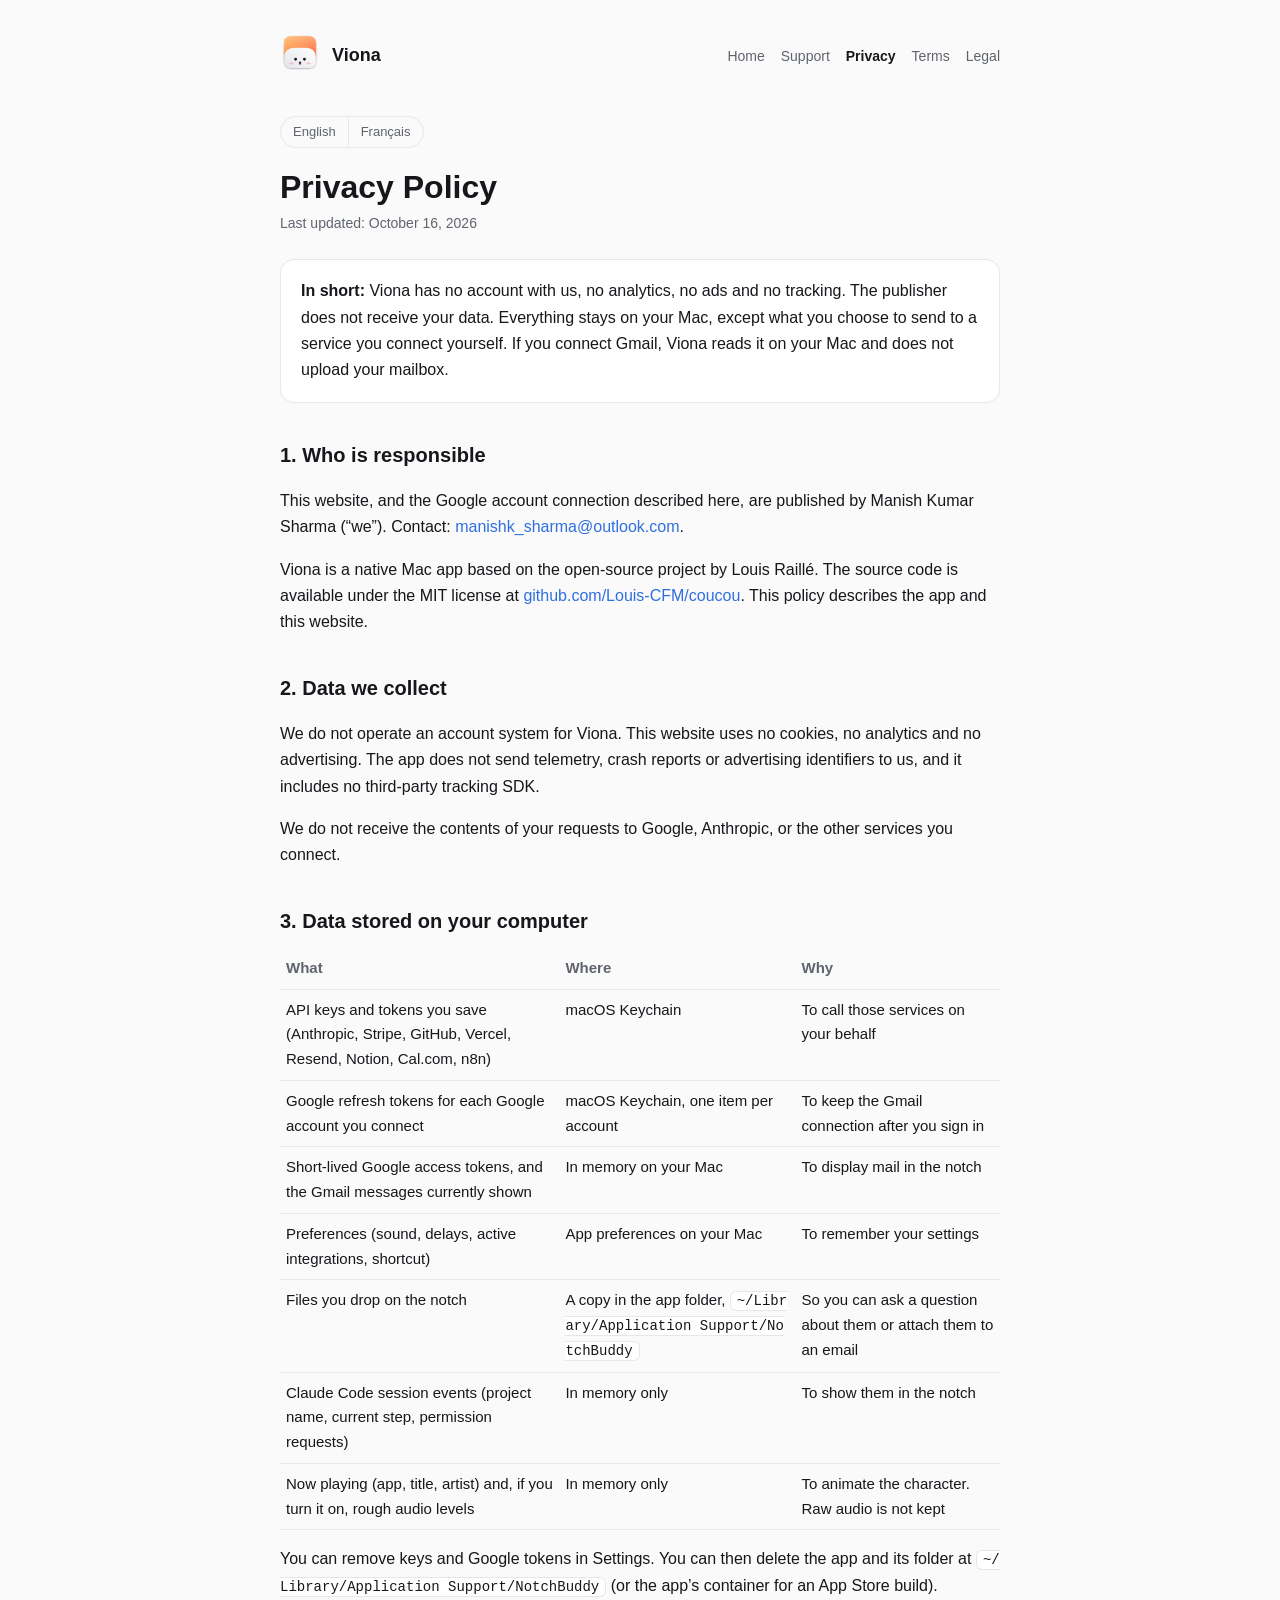
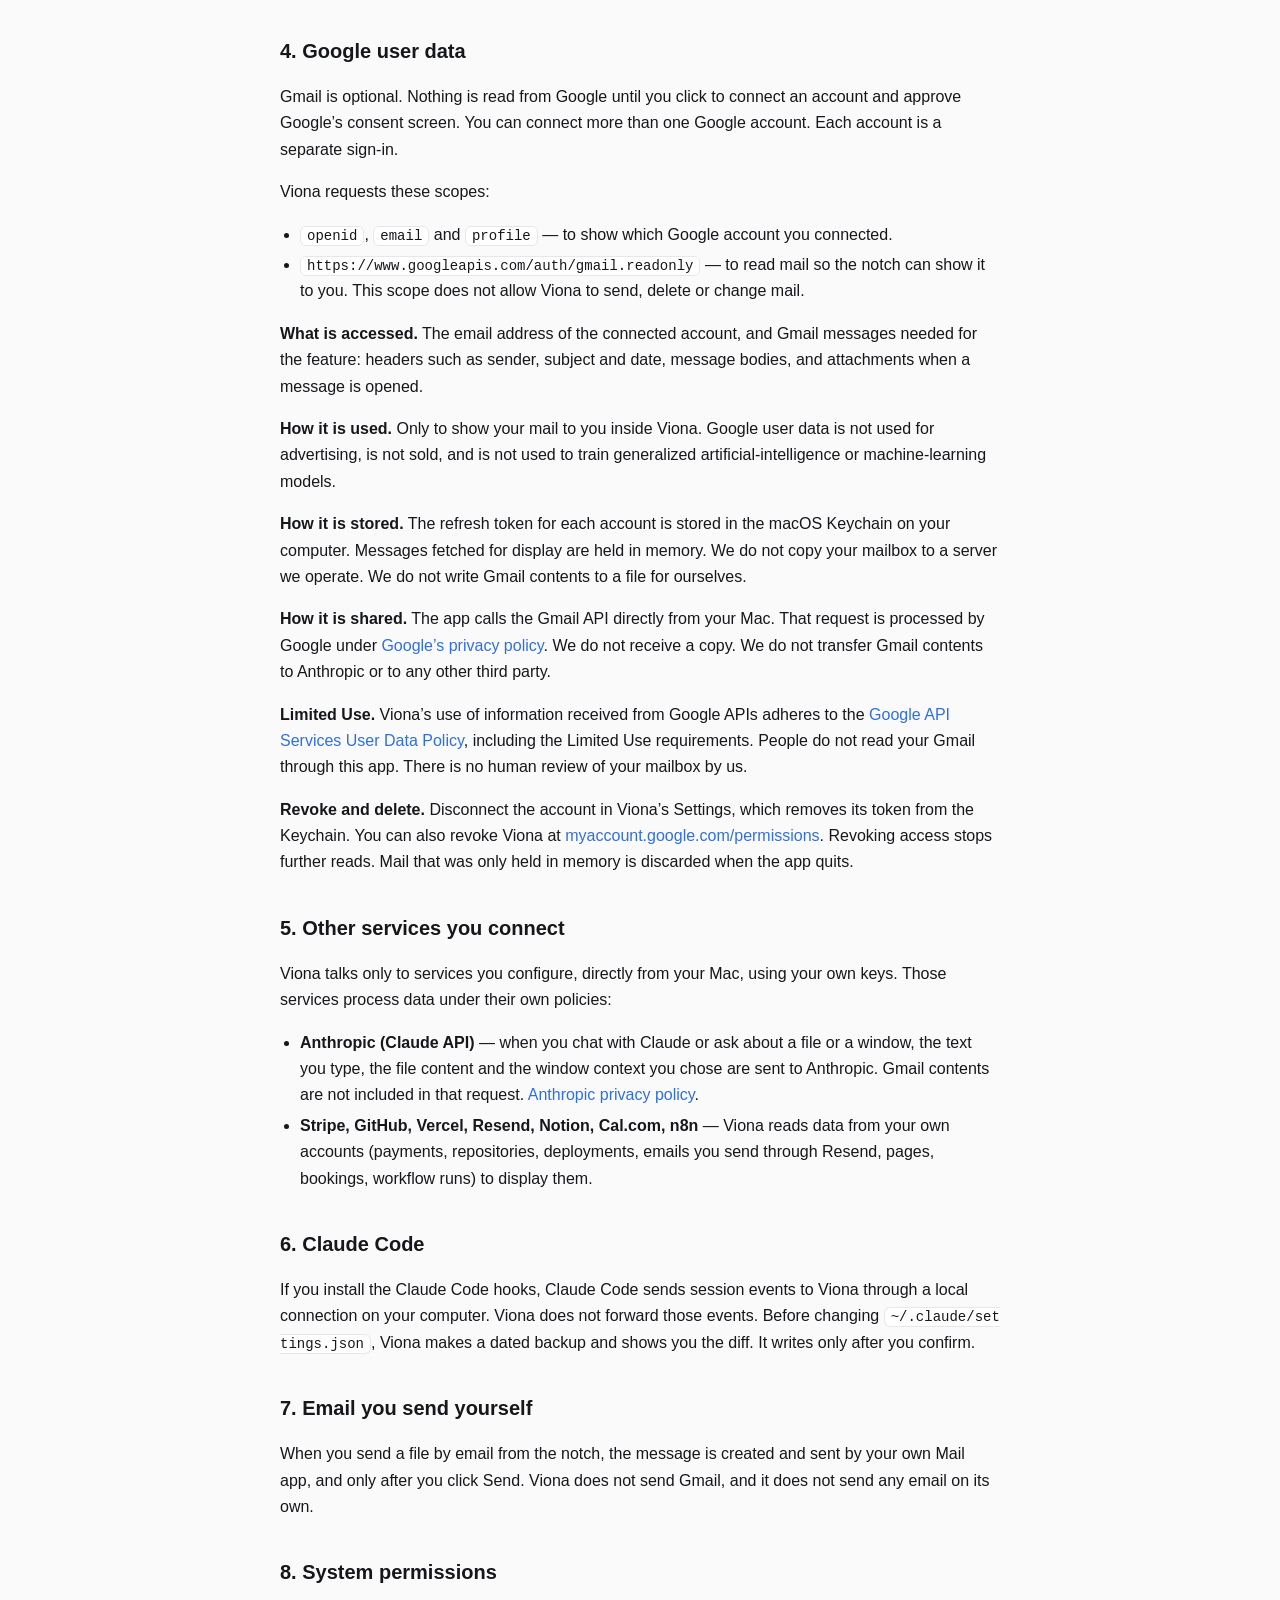
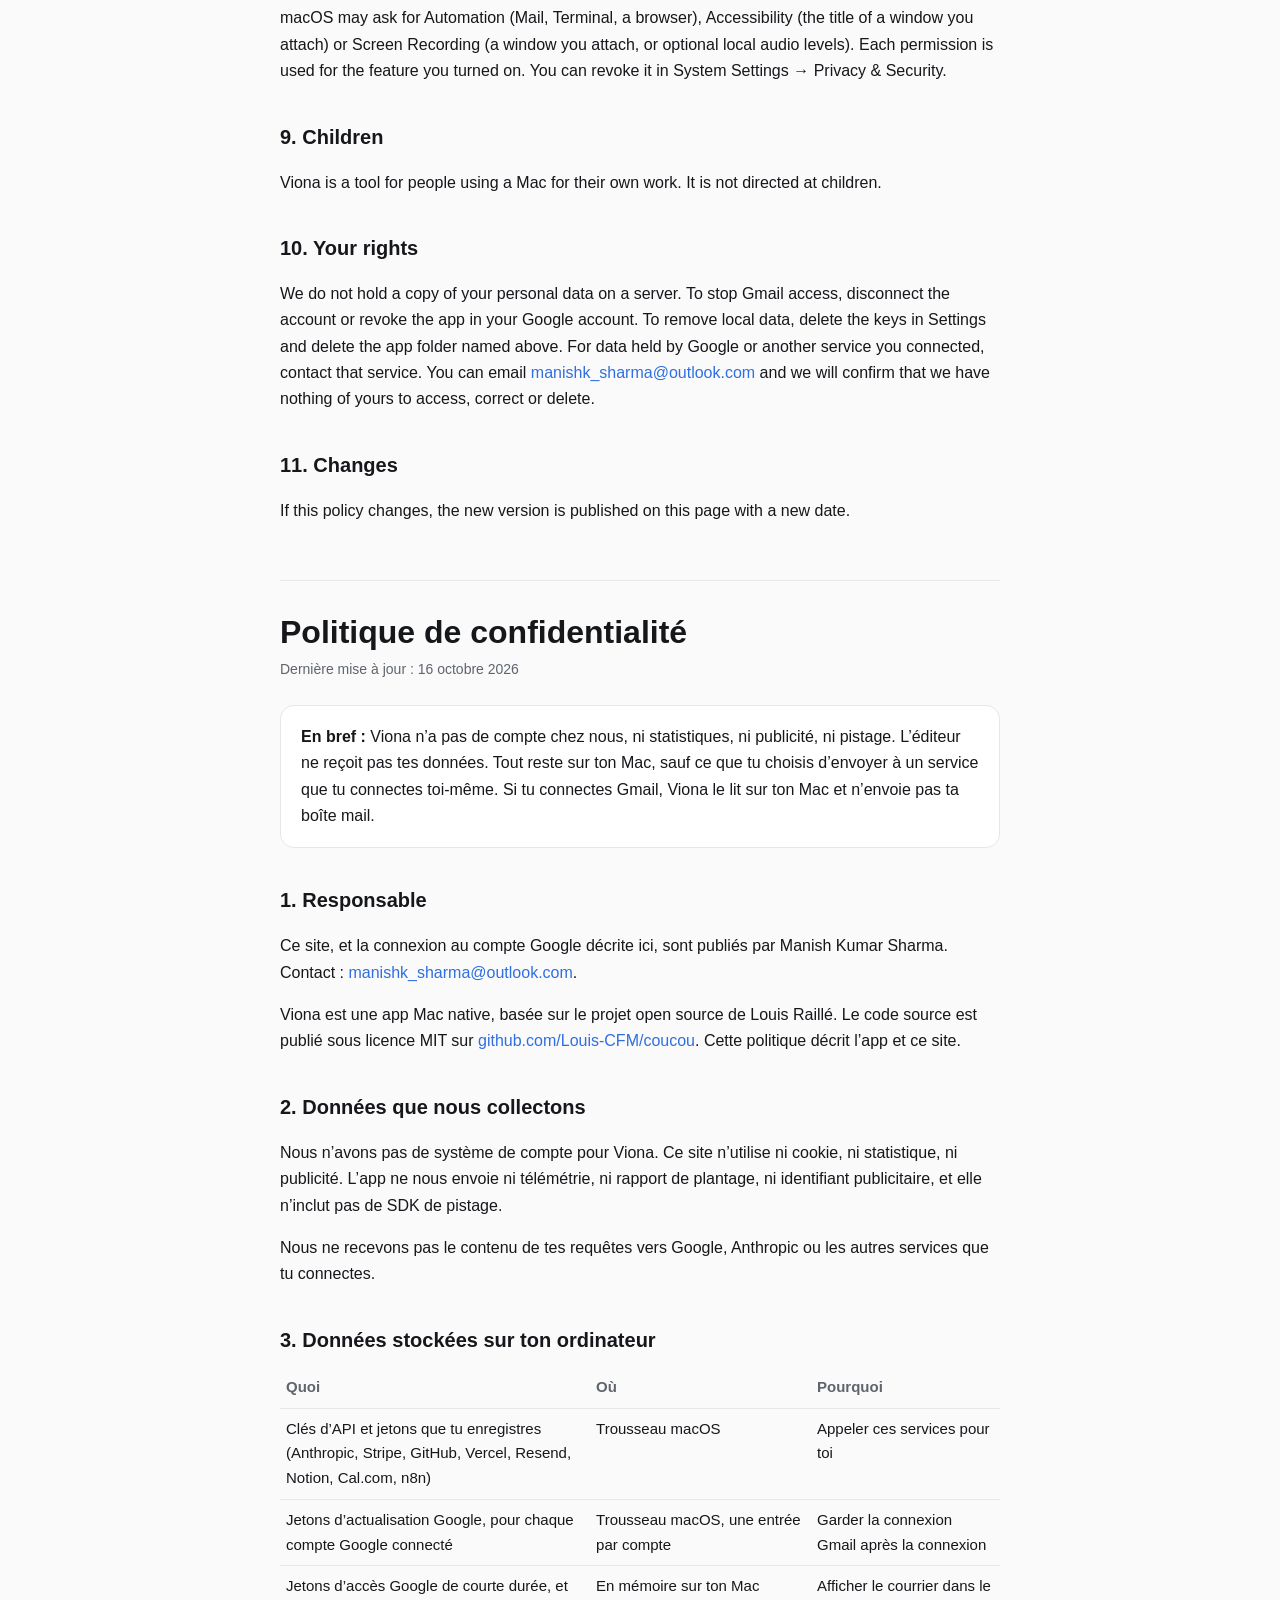
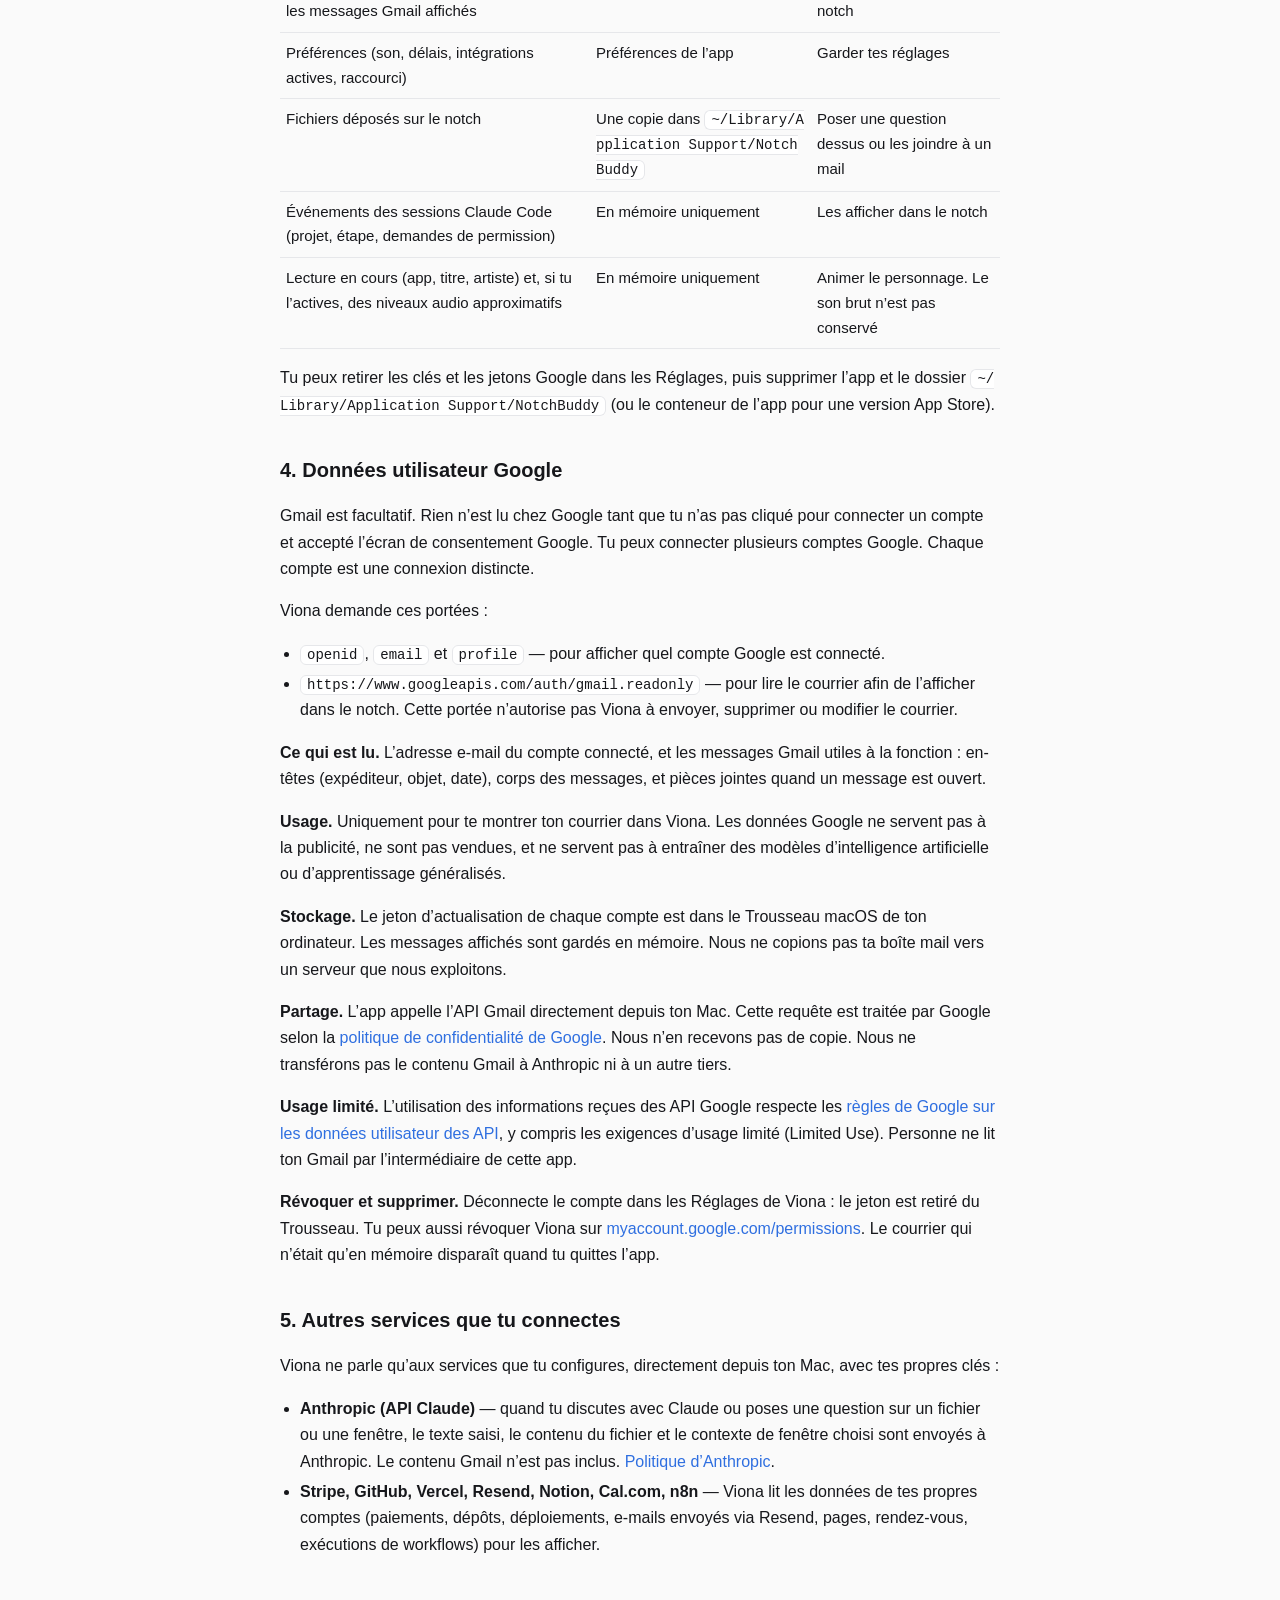
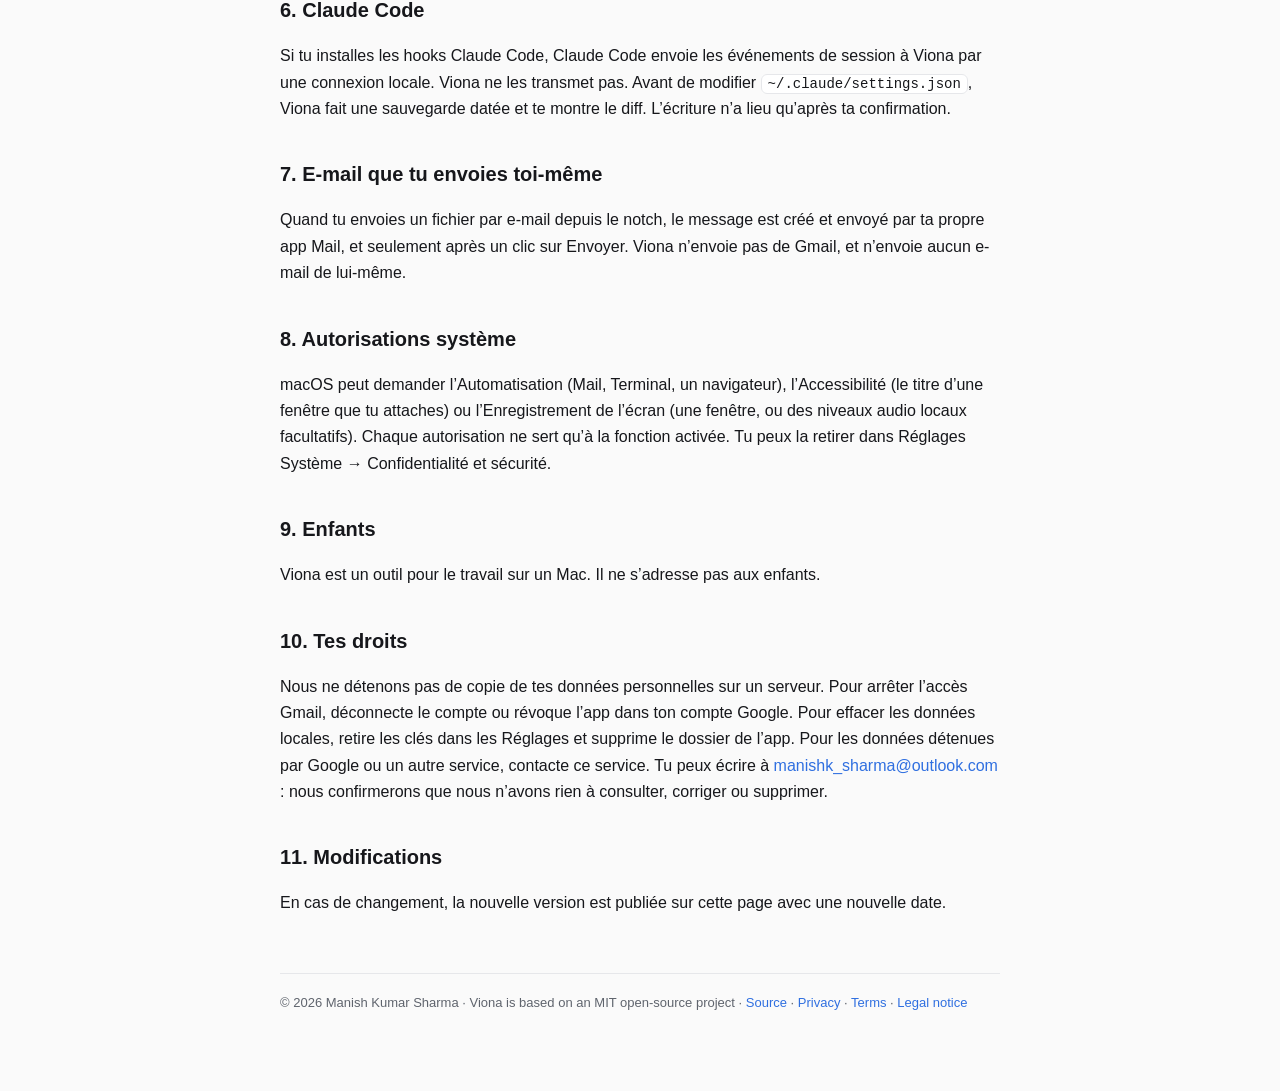
==== privacy.html @ a428ca5d "Publish the Viona homepage and privacy policy. Co-authored-by: Cursor <cursoragent@cursor.com>" ====
<!doctype html>
<html lang="en">
<head>
<meta charset="utf-8">
<meta name="viewport" content="width=device-width,initial-scale=1">
<title>Privacy Policy — Viona</title>
<meta name="description" content="How Viona handles data on your Mac, including Gmail and other Google user data. No account, no analytics, and mailbox contents stay on your computer.">
<link rel="icon" href="media/icon.png">
<link rel="stylesheet" href="site.css">
</head>
<body>
<div class="wrap">
<header>
<a href="index.html"><img src="media/icon.png" alt=""></a>
<span class="name">Viona</span>
<nav>
<a href="index.html">Home</a>
<a href="support.html">Support</a>
<a href="privacy.html" class="on">Privacy</a>
<a href="terms.html">Terms</a>
<a href="legal.html">Legal</a>
</nav>
</header>
<div class="lang"><a href="#en">English</a><a href="#fr">Français</a></div>

<section id="en">
<h1>Privacy Policy</h1>
<div class="meta">Last updated: October 16, 2026</div>
<div class="card"><b>In short:</b> Viona has no account with us, no analytics, no ads and no tracking. The publisher does not receive your data. Everything stays on your Mac, except what you choose to send to a service you connect yourself. If you connect Gmail, Viona reads it on your Mac and does not upload your mailbox.</div>

<h2>1. Who is responsible</h2>
<p>This website, and the Google account connection described here, are published by Manish Kumar Sharma (“we”). Contact: <a href="mailto:manishk_sharma@outlook.com">manishk_sharma@outlook.com</a>.</p>
<p>Viona is a native Mac app based on the open-source project by Louis Raillé. The source code is available under the MIT license at <a href="https://github.com/Louis-CFM/coucou">github.com/Louis-CFM/coucou</a>. This policy describes the app and this website.</p>

<h2>2. Data we collect</h2>
<p>We do not operate an account system for Viona. This website uses no cookies, no analytics and no advertising. The app does not send telemetry, crash reports or advertising identifiers to us, and it includes no third-party tracking SDK.</p>
<p>We do not receive the contents of your requests to Google, Anthropic, or the other services you connect.</p>

<h2>3. Data stored on your computer</h2>
<table>
<tr><th>What</th><th>Where</th><th>Why</th></tr>
<tr><td>API keys and tokens you save (Anthropic, Stripe, GitHub, Vercel, Resend, Notion, Cal.com, n8n)</td><td>macOS Keychain</td><td>To call those services on your behalf</td></tr>
<tr><td>Google refresh tokens for each Google account you connect</td><td>macOS Keychain, one item per account</td><td>To keep the Gmail connection after you sign in</td></tr>
<tr><td>Short-lived Google access tokens, and the Gmail messages currently shown</td><td>In memory on your Mac</td><td>To display mail in the notch</td></tr>
<tr><td>Preferences (sound, delays, active integrations, shortcut)</td><td>App preferences on your Mac</td><td>To remember your settings</td></tr>
<tr><td>Files you drop on the notch</td><td>A copy in the app folder, <code>~/Library/Application Support/NotchBuddy</code></td><td>So you can ask a question about them or attach them to an email</td></tr>
<tr><td>Claude Code session events (project name, current step, permission requests)</td><td>In memory only</td><td>To show them in the notch</td></tr>
<tr><td>Now playing (app, title, artist) and, if you turn it on, rough audio levels</td><td>In memory only</td><td>To animate the character. Raw audio is not kept</td></tr>
</table>
<p>You can remove keys and Google tokens in Settings. You can then delete the app and its folder at <code>~/Library/Application Support/NotchBuddy</code> (or the app’s container for an App Store build).</p>

<h2>4. Google user data</h2>
<p>Gmail is optional. Nothing is read from Google until you click to connect an account and approve Google’s consent screen. You can connect more than one Google account. Each account is a separate sign-in.</p>
<p>Viona requests these scopes:</p>
<ul>
<li><code>openid</code>, <code>email</code> and <code>profile</code> — to show which Google account you connected.</li>
<li><code>https://www.googleapis.com/auth/gmail.readonly</code> — to read mail so the notch can show it to you. This scope does not allow Viona to send, delete or change mail.</li>
</ul>
<p><b>What is accessed.</b> The email address of the connected account, and Gmail messages needed for the feature: headers such as sender, subject and date, message bodies, and attachments when a message is opened.</p>
<p><b>How it is used.</b> Only to show your mail to you inside Viona. Google user data is not used for advertising, is not sold, and is not used to train generalized artificial-intelligence or machine-learning models.</p>
<p><b>How it is stored.</b> The refresh token for each account is stored in the macOS Keychain on your computer. Messages fetched for display are held in memory. We do not copy your mailbox to a server we operate. We do not write Gmail contents to a file for ourselves.</p>
<p><b>How it is shared.</b> The app calls the Gmail API directly from your Mac. That request is processed by Google under <a href="https://policies.google.com/privacy">Google’s privacy policy</a>. We do not receive a copy. We do not transfer Gmail contents to Anthropic or to any other third party.</p>
<p><b>Limited Use.</b> Viona’s use of information received from Google APIs adheres to the <a href="https://developers.google.com/terms/api-services-user-data-policy">Google API Services User Data Policy</a>, including the Limited Use requirements. People do not read your Gmail through this app. There is no human review of your mailbox by us.</p>
<p><b>Revoke and delete.</b> Disconnect the account in Viona’s Settings, which removes its token from the Keychain. You can also revoke Viona at <a href="https://myaccount.google.com/permissions">myaccount.google.com/permissions</a>. Revoking access stops further reads. Mail that was only held in memory is discarded when the app quits.</p>

<h2>5. Other services you connect</h2>
<p>Viona talks only to services you configure, directly from your Mac, using your own keys. Those services process data under their own policies:</p>
<ul>
<li><b>Anthropic (Claude API)</b> — when you chat with Claude or ask about a file or a window, the text you type, the file content and the window context you chose are sent to Anthropic. Gmail contents are not included in that request. <a href="https://www.anthropic.com/legal/privacy">Anthropic privacy policy</a>.</li>
<li><b>Stripe, GitHub, Vercel, Resend, Notion, Cal.com, n8n</b> — Viona reads data from your own accounts (payments, repositories, deployments, emails you send through Resend, pages, bookings, workflow runs) to display them.</li>
</ul>

<h2>6. Claude Code</h2>
<p>If you install the Claude Code hooks, Claude Code sends session events to Viona through a local connection on your computer. Viona does not forward those events. Before changing <code>~/.claude/settings.json</code>, Viona makes a dated backup and shows you the diff. It writes only after you confirm.</p>

<h2>7. Email you send yourself</h2>
<p>When you send a file by email from the notch, the message is created and sent by your own Mail app, and only after you click Send. Viona does not send Gmail, and it does not send any email on its own.</p>

<h2>8. System permissions</h2>
<p>macOS may ask for Automation (Mail, Terminal, a browser), Accessibility (the title of a window you attach) or Screen Recording (a window you attach, or optional local audio levels). Each permission is used for the feature you turned on. You can revoke it in System Settings → Privacy &amp; Security.</p>

<h2>9. Children</h2>
<p>Viona is a tool for people using a Mac for their own work. It is not directed at children.</p>

<h2>10. Your rights</h2>
<p>We do not hold a copy of your personal data on a server. To stop Gmail access, disconnect the account or revoke the app in your Google account. To remove local data, delete the keys in Settings and delete the app folder named above. For data held by Google or another service you connected, contact that service. You can email <a href="mailto:manishk_sharma@outlook.com">manishk_sharma@outlook.com</a> and we will confirm that we have nothing of yours to access, correct or delete.</p>

<h2>11. Changes</h2>
<p>If this policy changes, the new version is published on this page with a new date.</p>
</section>

<hr>

<section id="fr" lang="fr">
<h1>Politique de confidentialité</h1>
<div class="meta">Dernière mise à jour : 16 octobre 2026</div>
<div class="card"><b>En bref :</b> Viona n’a pas de compte chez nous, ni statistiques, ni publicité, ni pistage. L’éditeur ne reçoit pas tes données. Tout reste sur ton Mac, sauf ce que tu choisis d’envoyer à un service que tu connectes toi-même. Si tu connectes Gmail, Viona le lit sur ton Mac et n’envoie pas ta boîte mail.</div>

<h2>1. Responsable</h2>
<p>Ce site, et la connexion au compte Google décrite ici, sont publiés par Manish Kumar Sharma. Contact : <a href="mailto:manishk_sharma@outlook.com">manishk_sharma@outlook.com</a>.</p>
<p>Viona est une app Mac native, basée sur le projet open source de Louis Raillé. Le code source est publié sous licence MIT sur <a href="https://github.com/Louis-CFM/coucou">github.com/Louis-CFM/coucou</a>. Cette politique décrit l’app et ce site.</p>

<h2>2. Données que nous collectons</h2>
<p>Nous n’avons pas de système de compte pour Viona. Ce site n’utilise ni cookie, ni statistique, ni publicité. L’app ne nous envoie ni télémétrie, ni rapport de plantage, ni identifiant publicitaire, et elle n’inclut pas de SDK de pistage.</p>
<p>Nous ne recevons pas le contenu de tes requêtes vers Google, Anthropic ou les autres services que tu connectes.</p>

<h2>3. Données stockées sur ton ordinateur</h2>
<table>
<tr><th>Quoi</th><th>Où</th><th>Pourquoi</th></tr>
<tr><td>Clés d’API et jetons que tu enregistres (Anthropic, Stripe, GitHub, Vercel, Resend, Notion, Cal.com, n8n)</td><td>Trousseau macOS</td><td>Appeler ces services pour toi</td></tr>
<tr><td>Jetons d’actualisation Google, pour chaque compte Google connecté</td><td>Trousseau macOS, une entrée par compte</td><td>Garder la connexion Gmail après la connexion</td></tr>
<tr><td>Jetons d’accès Google de courte durée, et les messages Gmail affichés</td><td>En mémoire sur ton Mac</td><td>Afficher le courrier dans le notch</td></tr>
<tr><td>Préférences (son, délais, intégrations actives, raccourci)</td><td>Préférences de l’app</td><td>Garder tes réglages</td></tr>
<tr><td>Fichiers déposés sur le notch</td><td>Une copie dans <code>~/Library/Application Support/NotchBuddy</code></td><td>Poser une question dessus ou les joindre à un mail</td></tr>
<tr><td>Événements des sessions Claude Code (projet, étape, demandes de permission)</td><td>En mémoire uniquement</td><td>Les afficher dans le notch</td></tr>
<tr><td>Lecture en cours (app, titre, artiste) et, si tu l’actives, des niveaux audio approximatifs</td><td>En mémoire uniquement</td><td>Animer le personnage. Le son brut n’est pas conservé</td></tr>
</table>
<p>Tu peux retirer les clés et les jetons Google dans les Réglages, puis supprimer l’app et le dossier <code>~/Library/Application Support/NotchBuddy</code> (ou le conteneur de l’app pour une version App Store).</p>

<h2>4. Données utilisateur Google</h2>
<p>Gmail est facultatif. Rien n’est lu chez Google tant que tu n’as pas cliqué pour connecter un compte et accepté l’écran de consentement Google. Tu peux connecter plusieurs comptes Google. Chaque compte est une connexion distincte.</p>
<p>Viona demande ces portées :</p>
<ul>
<li><code>openid</code>, <code>email</code> et <code>profile</code> — pour afficher quel compte Google est connecté.</li>
<li><code>https://www.googleapis.com/auth/gmail.readonly</code> — pour lire le courrier afin de l’afficher dans le notch. Cette portée n’autorise pas Viona à envoyer, supprimer ou modifier le courrier.</li>
</ul>
<p><b>Ce qui est lu.</b> L’adresse e-mail du compte connecté, et les messages Gmail utiles à la fonction : en-têtes (expéditeur, objet, date), corps des messages, et pièces jointes quand un message est ouvert.</p>
<p><b>Usage.</b> Uniquement pour te montrer ton courrier dans Viona. Les données Google ne servent pas à la publicité, ne sont pas vendues, et ne servent pas à entraîner des modèles d’intelligence artificielle ou d’apprentissage généralisés.</p>
<p><b>Stockage.</b> Le jeton d’actualisation de chaque compte est dans le Trousseau macOS de ton ordinateur. Les messages affichés sont gardés en mémoire. Nous ne copions pas ta boîte mail vers un serveur que nous exploitons.</p>
<p><b>Partage.</b> L’app appelle l’API Gmail directement depuis ton Mac. Cette requête est traitée par Google selon la <a href="https://policies.google.com/privacy">politique de confidentialité de Google</a>. Nous n’en recevons pas de copie. Nous ne transférons pas le contenu Gmail à Anthropic ni à un autre tiers.</p>
<p><b>Usage limité.</b> L’utilisation des informations reçues des API Google respecte les <a href="https://developers.google.com/terms/api-services-user-data-policy">règles de Google sur les données utilisateur des API</a>, y compris les exigences d’usage limité (Limited Use). Personne ne lit ton Gmail par l’intermédiaire de cette app.</p>
<p><b>Révoquer et supprimer.</b> Déconnecte le compte dans les Réglages de Viona : le jeton est retiré du Trousseau. Tu peux aussi révoquer Viona sur <a href="https://myaccount.google.com/permissions">myaccount.google.com/permissions</a>. Le courrier qui n’était qu’en mémoire disparaît quand tu quittes l’app.</p>

<h2>5. Autres services que tu connectes</h2>
<p>Viona ne parle qu’aux services que tu configures, directement depuis ton Mac, avec tes propres clés :</p>
<ul>
<li><b>Anthropic (API Claude)</b> — quand tu discutes avec Claude ou poses une question sur un fichier ou une fenêtre, le texte saisi, le contenu du fichier et le contexte de fenêtre choisi sont envoyés à Anthropic. Le contenu Gmail n’est pas inclus. <a href="https://www.anthropic.com/legal/privacy">Politique d’Anthropic</a>.</li>
<li><b>Stripe, GitHub, Vercel, Resend, Notion, Cal.com, n8n</b> — Viona lit les données de tes propres comptes (paiements, dépôts, déploiements, e-mails envoyés via Resend, pages, rendez-vous, exécutions de workflows) pour les afficher.</li>
</ul>

<h2>6. Claude Code</h2>
<p>Si tu installes les hooks Claude Code, Claude Code envoie les événements de session à Viona par une connexion locale. Viona ne les transmet pas. Avant de modifier <code>~/.claude/settings.json</code>, Viona fait une sauvegarde datée et te montre le diff. L’écriture n’a lieu qu’après ta confirmation.</p>

<h2>7. E-mail que tu envoies toi-même</h2>
<p>Quand tu envoies un fichier par e-mail depuis le notch, le message est créé et envoyé par ta propre app Mail, et seulement après un clic sur Envoyer. Viona n’envoie pas de Gmail, et n’envoie aucun e-mail de lui-même.</p>

<h2>8. Autorisations système</h2>
<p>macOS peut demander l’Automatisation (Mail, Terminal, un navigateur), l’Accessibilité (le titre d’une fenêtre que tu attaches) ou l’Enregistrement de l’écran (une fenêtre, ou des niveaux audio locaux facultatifs). Chaque autorisation ne sert qu’à la fonction activée. Tu peux la retirer dans Réglages Système → Confidentialité et sécurité.</p>

<h2>9. Enfants</h2>
<p>Viona est un outil pour le travail sur un Mac. Il ne s’adresse pas aux enfants.</p>

<h2>10. Tes droits</h2>
<p>Nous ne détenons pas de copie de tes données personnelles sur un serveur. Pour arrêter l’accès Gmail, déconnecte le compte ou révoque l’app dans ton compte Google. Pour effacer les données locales, retire les clés dans les Réglages et supprime le dossier de l’app. Pour les données détenues par Google ou un autre service, contacte ce service. Tu peux écrire à <a href="mailto:manishk_sharma@outlook.com">manishk_sharma@outlook.com</a> : nous confirmerons que nous n’avons rien à consulter, corriger ou supprimer.</p>

<h2>11. Modifications</h2>
<p>En cas de changement, la nouvelle version est publiée sur cette page avec une nouvelle date.</p>
</section>

<footer>© 2026 Manish Kumar Sharma · Viona is based on an MIT open-source project · <a href="https://github.com/Louis-CFM/coucou">Source</a> · <a href="privacy.html">Privacy</a> · <a href="terms.html">Terms</a> · <a href="legal.html">Legal notice</a></footer>
</div>
</body>
</html>
---- site.css ----
:root{--bg:#0e0f12;--card:#16171b;--ink:#f3f4f6;--dim:#a1a6b0;--line:#26282e;--accent:#8ab4ff}
@media (prefers-color-scheme: light){:root{--bg:#fafafa;--card:#fff;--ink:#16171b;--dim:#5f646d;--line:#e6e7ea;--accent:#2f6fe0}}
*{box-sizing:border-box}html{-webkit-text-size-adjust:100%}
body{margin:0;background:var(--bg);color:var(--ink);font:16px/1.65 -apple-system,BlinkMacSystemFont,"SF Pro Text","Inter","Segoe UI",sans-serif}
a{color:var(--accent);text-decoration:none}a:hover{text-decoration:underline}
.wrap{max-width:760px;margin:0 auto;padding:32px 20px 80px}
header{display:flex;align-items:center;gap:12px;margin-bottom:36px;flex-wrap:wrap}
header img{width:40px;height:40px;border-radius:10px}
header .name{font-weight:700;font-size:18px}
nav{margin-left:auto;display:flex;gap:16px;flex-wrap:wrap;font-size:14px}
nav a{color:var(--dim)}nav a.on{color:var(--ink);font-weight:600}
h1{font-size:32px;line-height:1.2;margin:0 0 6px}
h2{font-size:20px;margin:36px 0 8px}
h3{font-size:16px;margin:22px 0 4px}
.meta{color:var(--dim);font-size:14px;margin-bottom:24px}
.lang{display:inline-flex;border:1px solid var(--line);border-radius:999px;overflow:hidden;font-size:13px;margin-bottom:20px}
.lang a{padding:4px 12px;color:var(--dim)}.lang a:first-child{border-right:1px solid var(--line)}
.card{background:var(--card);border:1px solid var(--line);border-radius:14px;padding:18px 20px;margin:16px 0}
ul{padding-left:20px}li{margin:4px 0}
table{width:100%;border-collapse:collapse;font-size:15px;margin:10px 0}
td,th{border-bottom:1px solid var(--line);padding:8px 6px;text-align:left;vertical-align:top}
th{color:var(--dim);font-weight:600}
code{background:var(--card);border:1px solid var(--line);border-radius:6px;padding:1px 6px;font-size:14px;word-break:break-all}
hr{border:0;border-top:1px solid var(--line);margin:56px 0 32px}
footer{color:var(--dim);font-size:13px;margin-top:56px;border-top:1px solid var(--line);padding-top:18px}
.hero{text-align:center;margin:10px 0 30px}.hero img.demo{width:100%;border-radius:14px;border:1px solid var(--line);margin-top:22px}
.lede{font-size:18px;line-height:1.55;color:var(--dim);max-width:38rem;margin:0 auto 22px}
.eyebrow{letter-spacing:.06em;text-transform:uppercase;font-size:12px;font-weight:650;color:var(--accent);margin:0 0 10px}
.grid{display:grid;grid-template-columns:1fr 1fr;gap:12px;margin:14px 0 8px}
.grid .card{margin:0}
.grid h3{margin:0 0 6px;font-size:16px}
.grid p,.note{margin:0;color:var(--dim);font-size:15px}
.shots{display:grid;grid-template-columns:1fr 1fr 1fr;gap:10px;margin-top:18px}
.shots img{width:100%;border-radius:12px;border:1px solid var(--line);background:var(--card)}
.btn{display:inline-block;background:var(--ink);color:var(--bg);padding:10px 18px;border-radius:999px;font-weight:600;margin:6px}
.btn.ghost{background:transparent;color:var(--ink);border:1px solid var(--line)}
@media (max-width:560px){h1{font-size:26px}nav{margin-left:0;width:100%}.grid,.shots{grid-template-columns:1fr}}
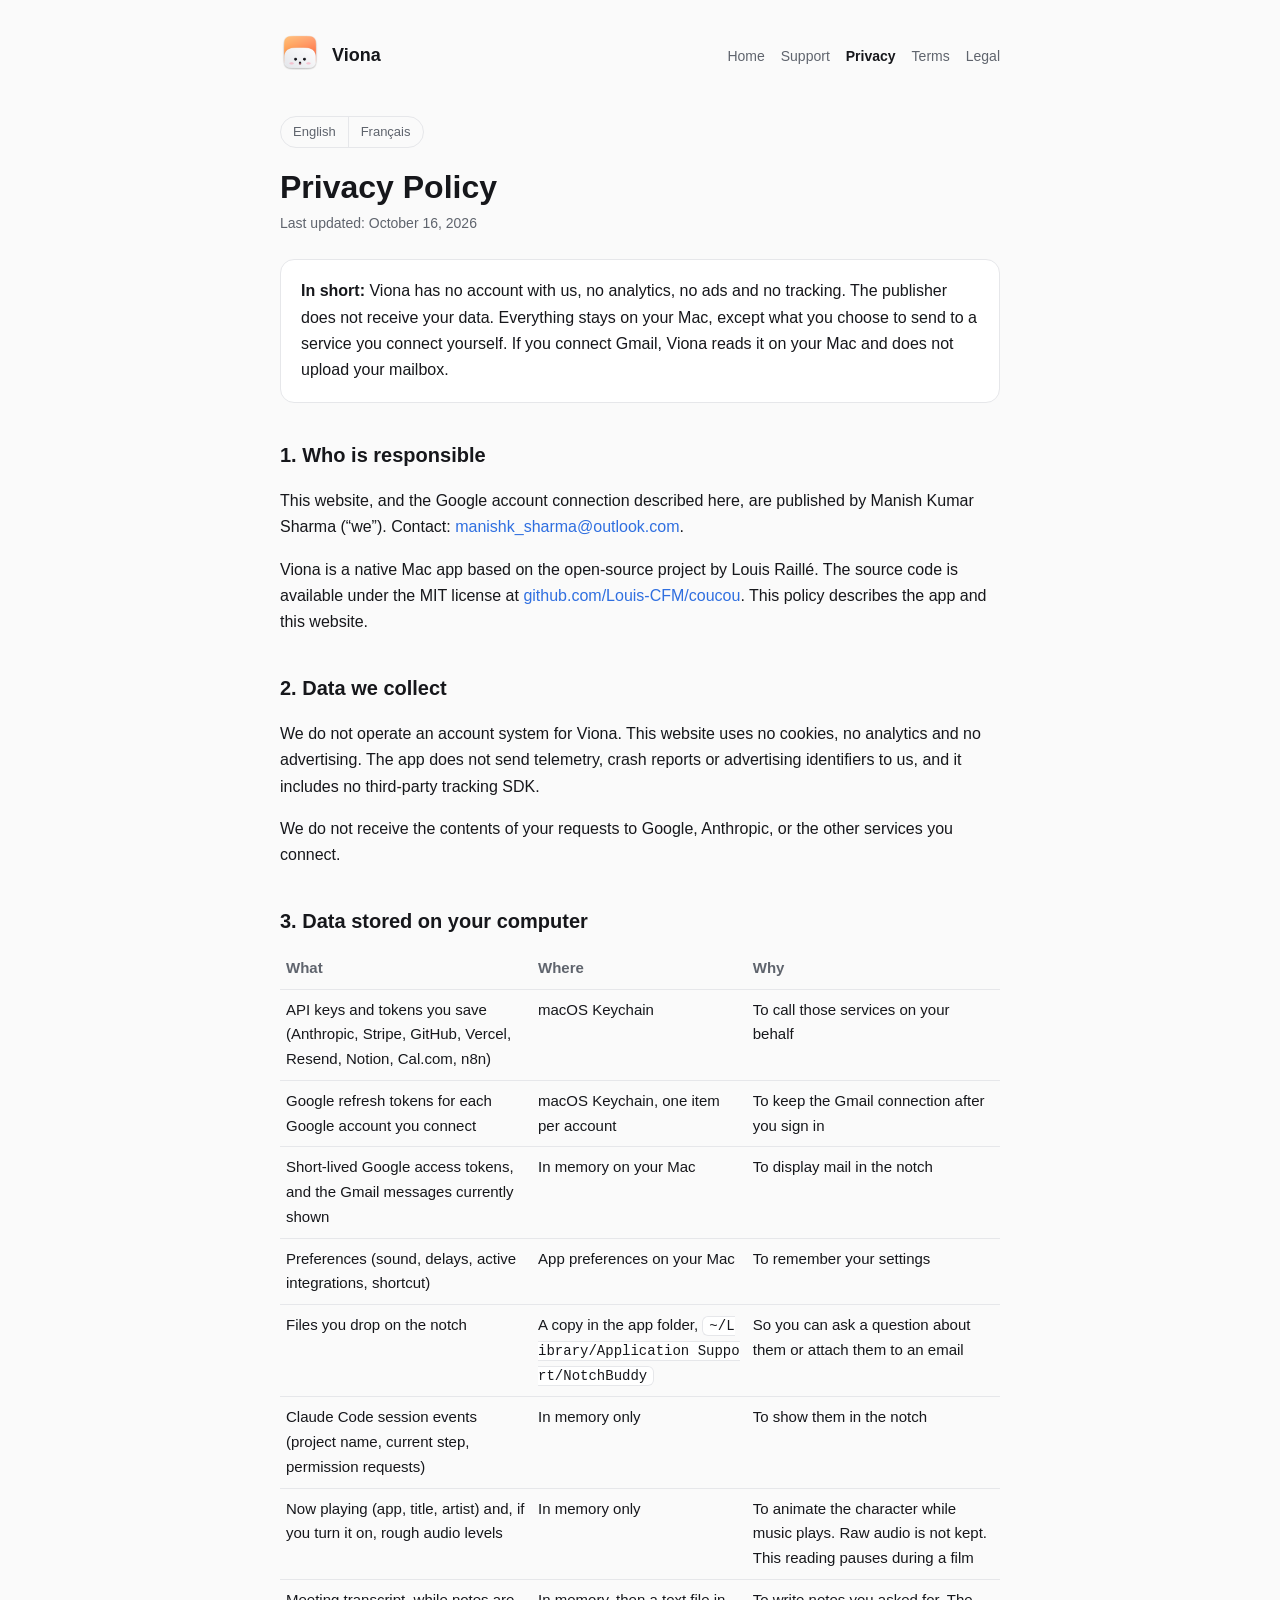
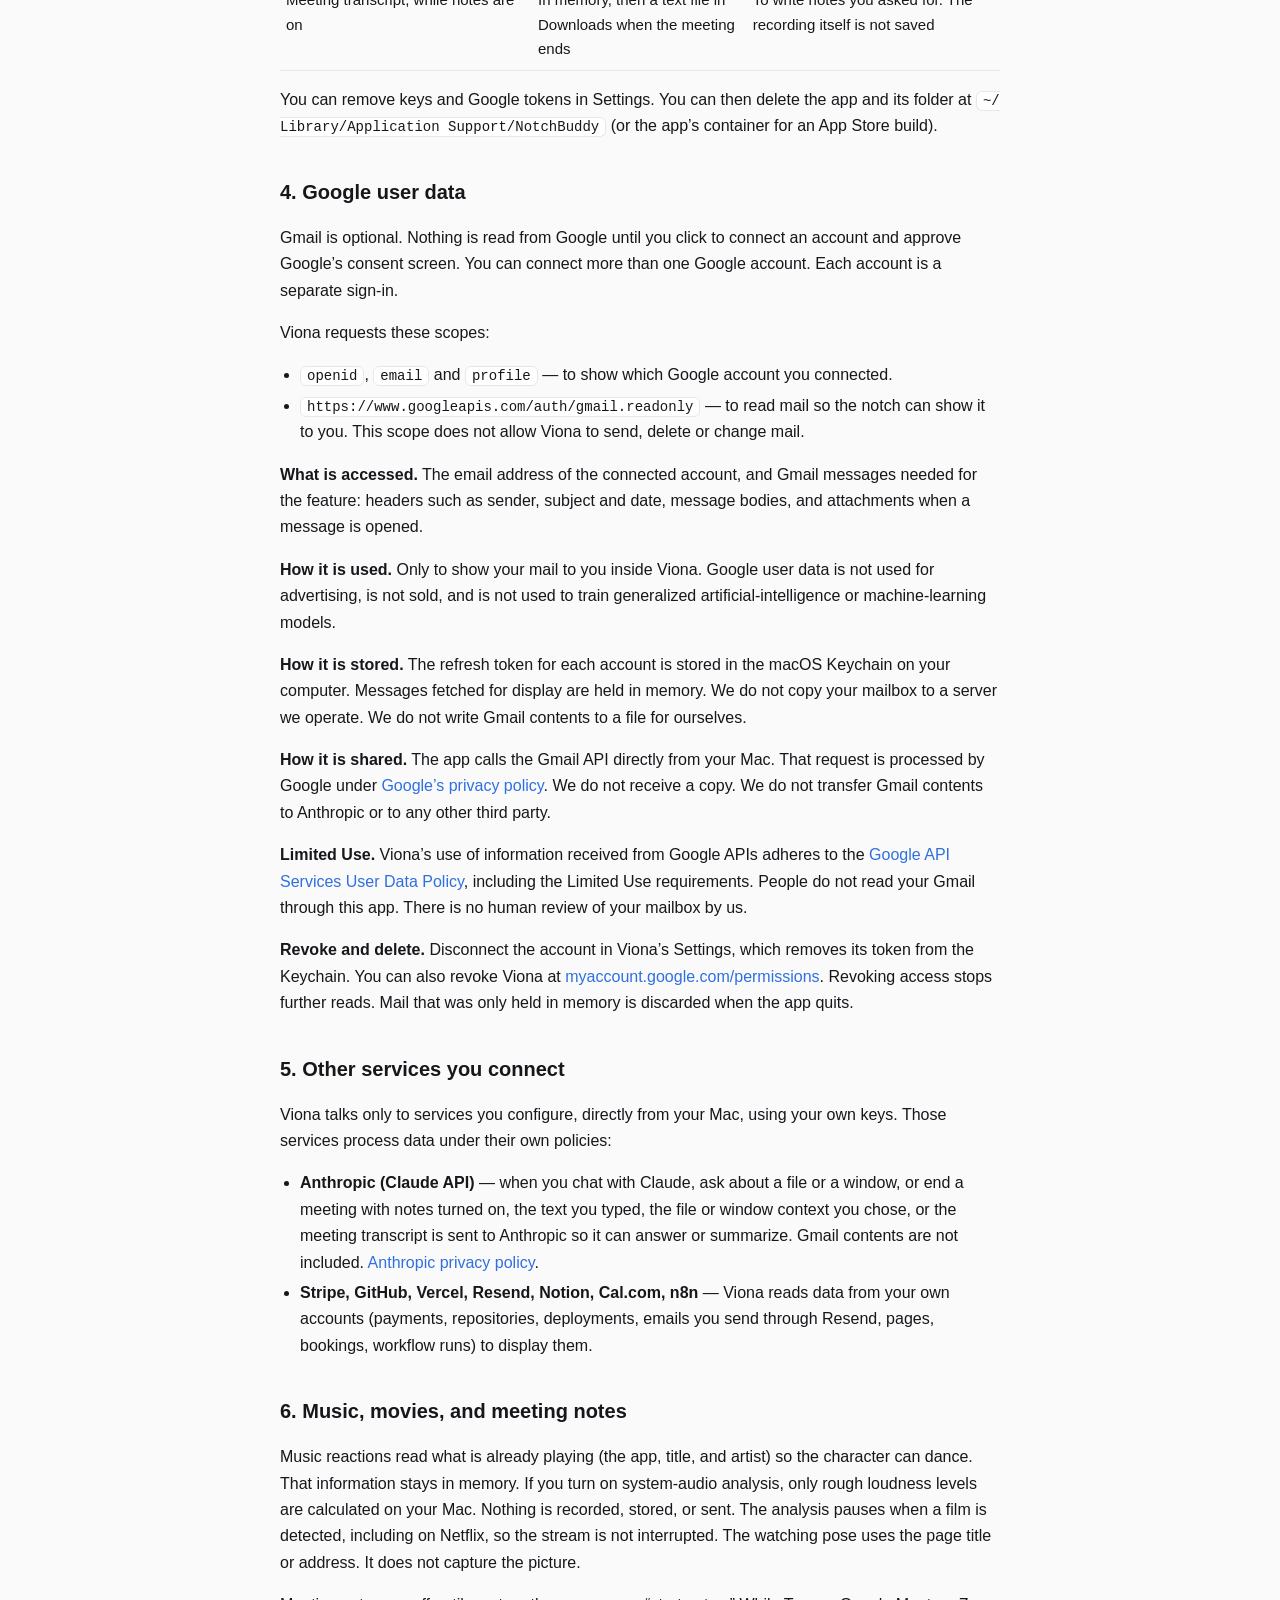
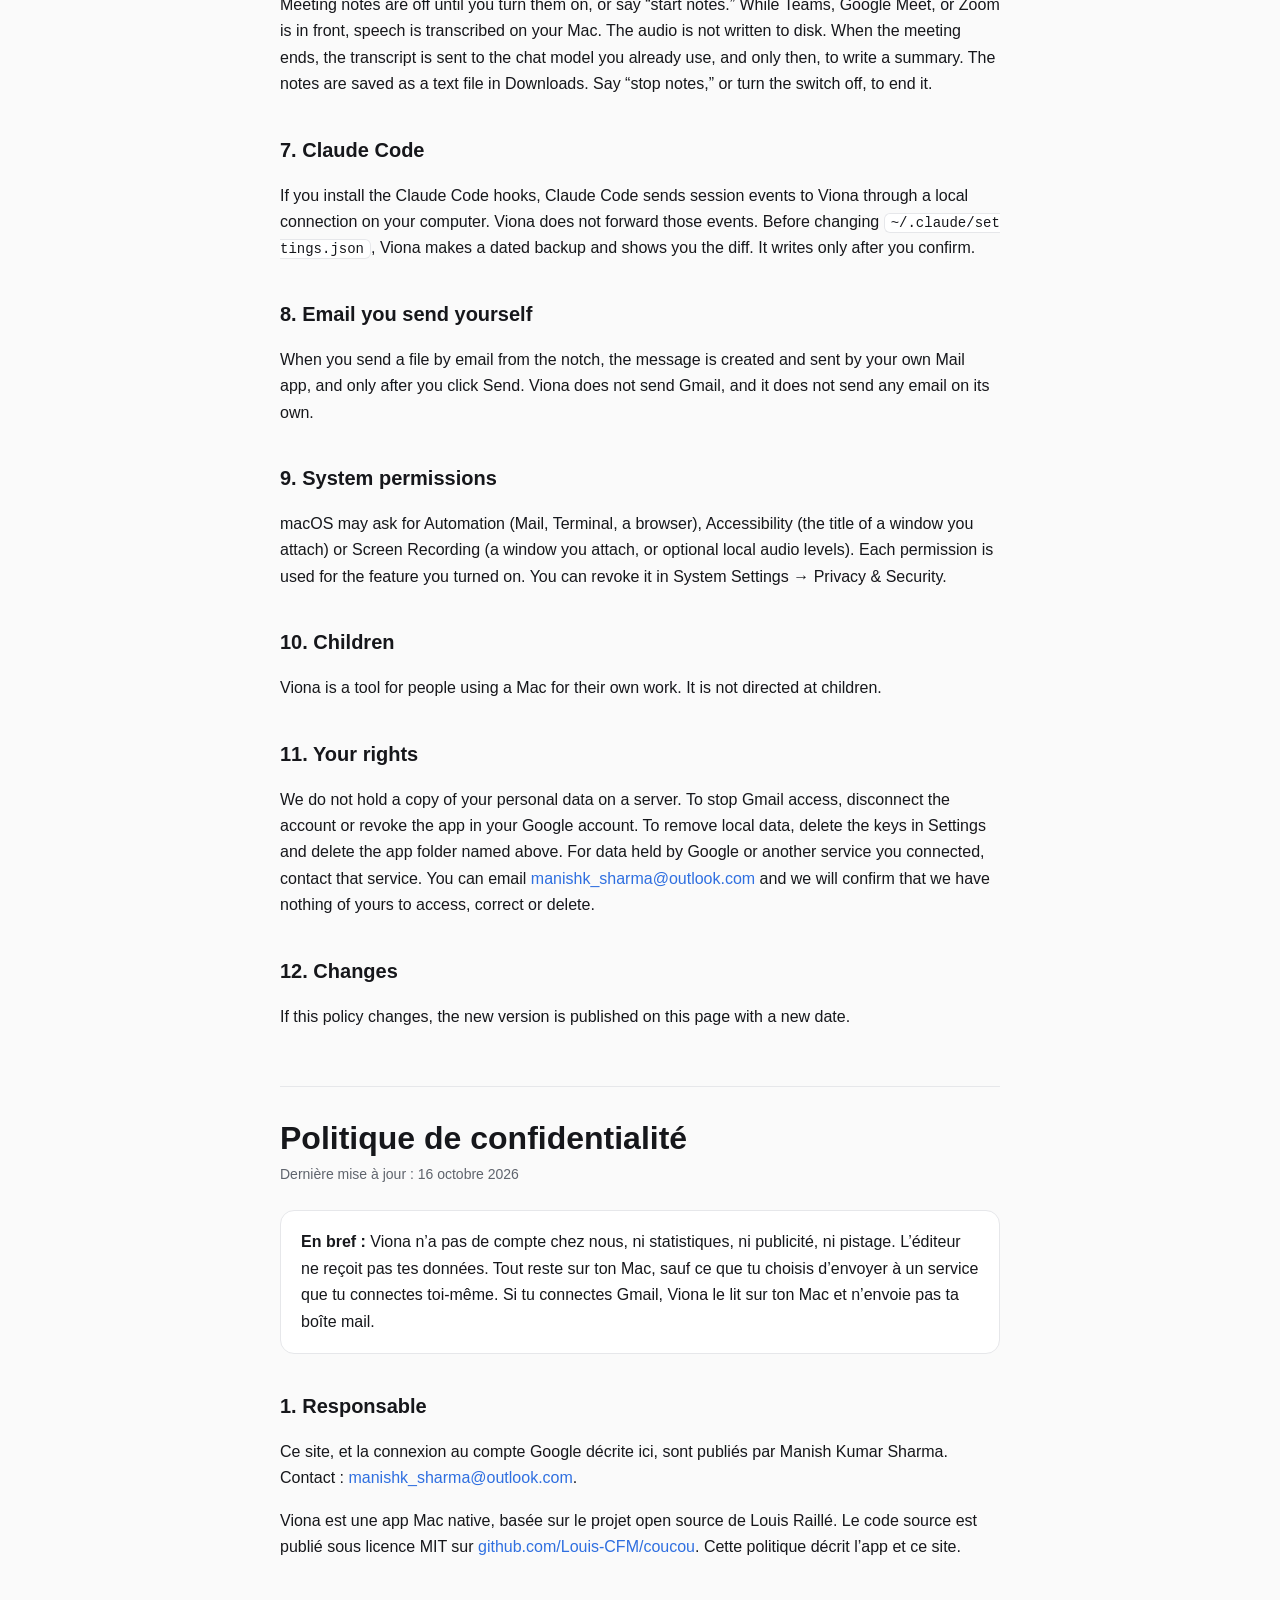
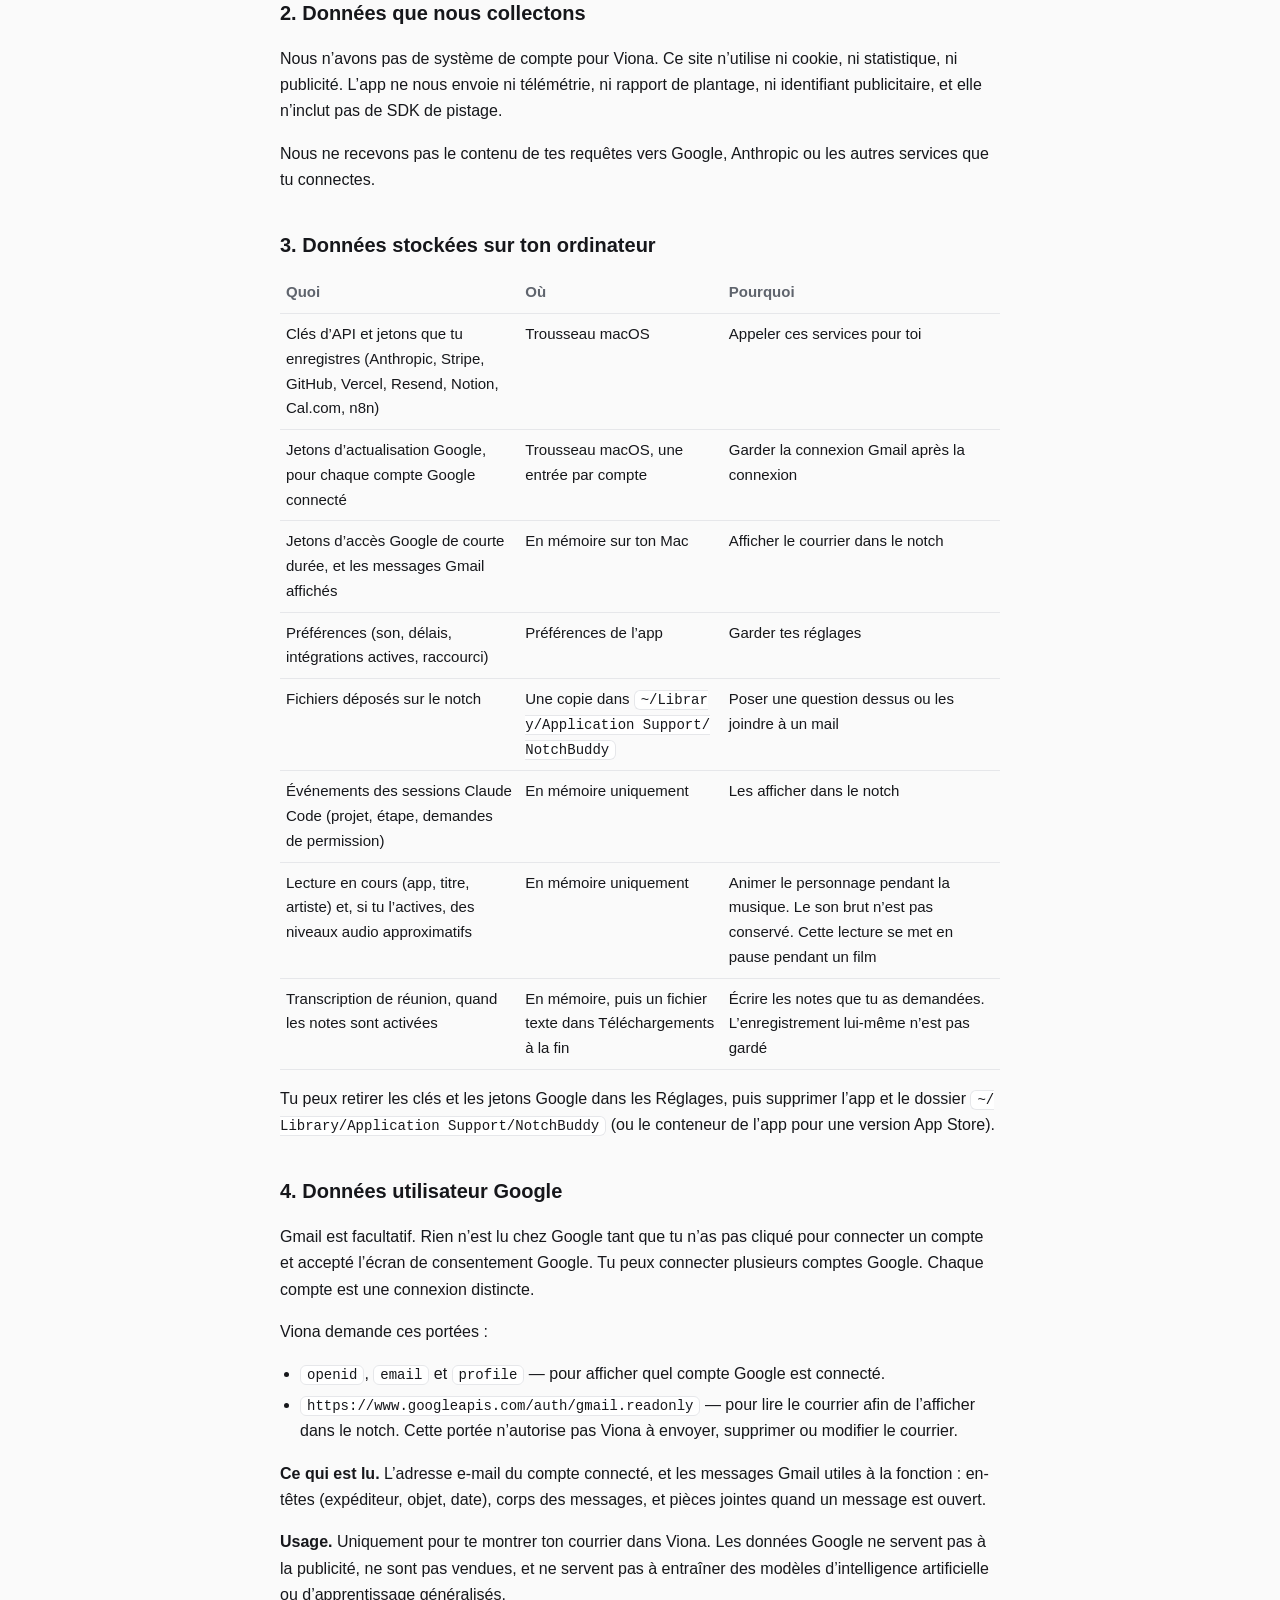
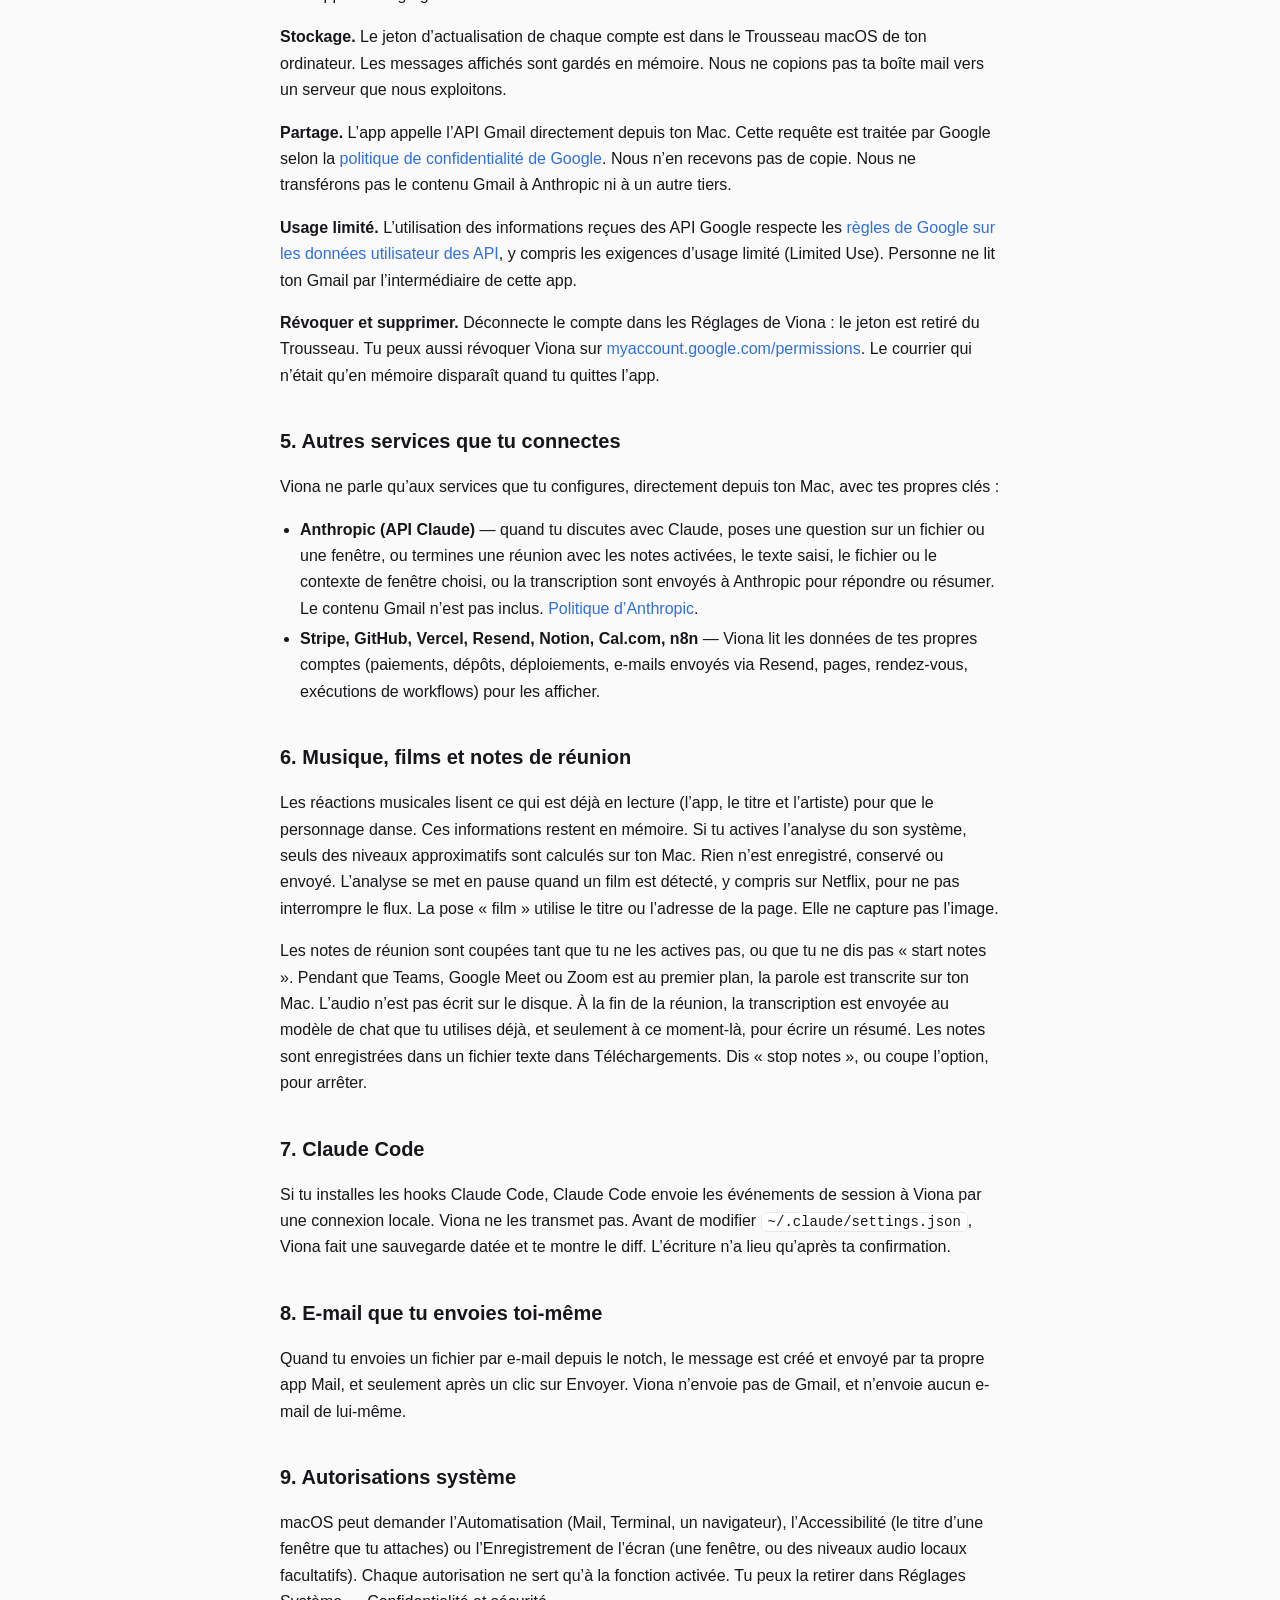
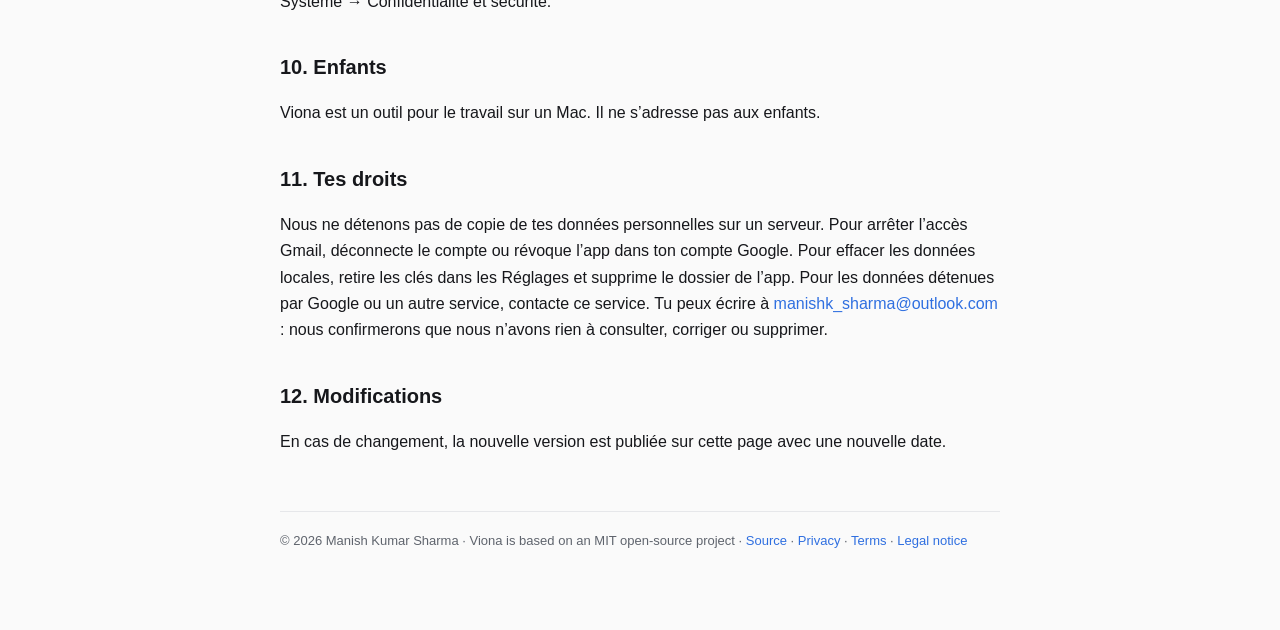
==== commit c96e4470: "Describe the character, music, movies, and meeting notes on the public site." ====
--- a/privacy.html
+++ b/privacy.html
@@ -45,7 +45,8 @@
 <tr><td>Preferences (sound, delays, active integrations, shortcut)</td><td>App preferences on your Mac</td><td>To remember your settings</td></tr>
 <tr><td>Files you drop on the notch</td><td>A copy in the app folder, <code>~/Library/Application Support/NotchBuddy</code></td><td>So you can ask a question about them or attach them to an email</td></tr>
 <tr><td>Claude Code session events (project name, current step, permission requests)</td><td>In memory only</td><td>To show them in the notch</td></tr>
-<tr><td>Now playing (app, title, artist) and, if you turn it on, rough audio levels</td><td>In memory only</td><td>To animate the character. Raw audio is not kept</td></tr>
+<tr><td>Now playing (app, title, artist) and, if you turn it on, rough audio levels</td><td>In memory only</td><td>To animate the character while music plays. Raw audio is not kept. This reading pauses during a film</td></tr>
+<tr><td>Meeting transcript, while notes are on</td><td>In memory, then a text file in Downloads when the meeting ends</td><td>To write notes you asked for. The recording itself is not saved</td></tr>
 </table>
 <p>You can remove keys and Google tokens in Settings. You can then delete the app and its folder at <code>~/Library/Application Support/NotchBuddy</code> (or the app’s container for an App Store build).</p>
 
@@ -66,26 +67,30 @@
 <h2>5. Other services you connect</h2>
 <p>Viona talks only to services you configure, directly from your Mac, using your own keys. Those services process data under their own policies:</p>
 <ul>
-<li><b>Anthropic (Claude API)</b> — when you chat with Claude or ask about a file or a window, the text you type, the file content and the window context you chose are sent to Anthropic. Gmail contents are not included in that request. <a href="https://www.anthropic.com/legal/privacy">Anthropic privacy policy</a>.</li>
+<li><b>Anthropic (Claude API)</b> — when you chat with Claude, ask about a file or a window, or end a meeting with notes turned on, the text you typed, the file or window context you chose, or the meeting transcript is sent to Anthropic so it can answer or summarize. Gmail contents are not included. <a href="https://www.anthropic.com/legal/privacy">Anthropic privacy policy</a>.</li>
 <li><b>Stripe, GitHub, Vercel, Resend, Notion, Cal.com, n8n</b> — Viona reads data from your own accounts (payments, repositories, deployments, emails you send through Resend, pages, bookings, workflow runs) to display them.</li>
 </ul>
 
-<h2>6. Claude Code</h2>
+<h2>6. Music, movies, and meeting notes</h2>
+<p>Music reactions read what is already playing (the app, title, and artist) so the character can dance. That information stays in memory. If you turn on system-audio analysis, only rough loudness levels are calculated on your Mac. Nothing is recorded, stored, or sent. The analysis pauses when a film is detected, including on Netflix, so the stream is not interrupted. The watching pose uses the page title or address. It does not capture the picture.</p>
+<p>Meeting notes are off until you turn them on, or say “start notes.” While Teams, Google Meet, or Zoom is in front, speech is transcribed on your Mac. The audio is not written to disk. When the meeting ends, the transcript is sent to the chat model you already use, and only then, to write a summary. The notes are saved as a text file in Downloads. Say “stop notes,” or turn the switch off, to end it.</p>
+
+<h2>7. Claude Code</h2>
 <p>If you install the Claude Code hooks, Claude Code sends session events to Viona through a local connection on your computer. Viona does not forward those events. Before changing <code>~/.claude/settings.json</code>, Viona makes a dated backup and shows you the diff. It writes only after you confirm.</p>
 
-<h2>7. Email you send yourself</h2>
+<h2>8. Email you send yourself</h2>
 <p>When you send a file by email from the notch, the message is created and sent by your own Mail app, and only after you click Send. Viona does not send Gmail, and it does not send any email on its own.</p>
 
-<h2>8. System permissions</h2>
+<h2>9. System permissions</h2>
 <p>macOS may ask for Automation (Mail, Terminal, a browser), Accessibility (the title of a window you attach) or Screen Recording (a window you attach, or optional local audio levels). Each permission is used for the feature you turned on. You can revoke it in System Settings → Privacy &amp; Security.</p>
 
-<h2>9. Children</h2>
+<h2>10. Children</h2>
 <p>Viona is a tool for people using a Mac for their own work. It is not directed at children.</p>
 
-<h2>10. Your rights</h2>
+<h2>11. Your rights</h2>
 <p>We do not hold a copy of your personal data on a server. To stop Gmail access, disconnect the account or revoke the app in your Google account. To remove local data, delete the keys in Settings and delete the app folder named above. For data held by Google or another service you connected, contact that service. You can email <a href="mailto:manishk_sharma@outlook.com">manishk_sharma@outlook.com</a> and we will confirm that we have nothing of yours to access, correct or delete.</p>
 
-<h2>11. Changes</h2>
+<h2>12. Changes</h2>
 <p>If this policy changes, the new version is published on this page with a new date.</p>
 </section>
 
@@ -113,7 +118,8 @@
 <tr><td>Préférences (son, délais, intégrations actives, raccourci)</td><td>Préférences de l’app</td><td>Garder tes réglages</td></tr>
 <tr><td>Fichiers déposés sur le notch</td><td>Une copie dans <code>~/Library/Application Support/NotchBuddy</code></td><td>Poser une question dessus ou les joindre à un mail</td></tr>
 <tr><td>Événements des sessions Claude Code (projet, étape, demandes de permission)</td><td>En mémoire uniquement</td><td>Les afficher dans le notch</td></tr>
-<tr><td>Lecture en cours (app, titre, artiste) et, si tu l’actives, des niveaux audio approximatifs</td><td>En mémoire uniquement</td><td>Animer le personnage. Le son brut n’est pas conservé</td></tr>
+<tr><td>Lecture en cours (app, titre, artiste) et, si tu l’actives, des niveaux audio approximatifs</td><td>En mémoire uniquement</td><td>Animer le personnage pendant la musique. Le son brut n’est pas conservé. Cette lecture se met en pause pendant un film</td></tr>
+<tr><td>Transcription de réunion, quand les notes sont activées</td><td>En mémoire, puis un fichier texte dans Téléchargements à la fin</td><td>Écrire les notes que tu as demandées. L’enregistrement lui-même n’est pas gardé</td></tr>
 </table>
 <p>Tu peux retirer les clés et les jetons Google dans les Réglages, puis supprimer l’app et le dossier <code>~/Library/Application Support/NotchBuddy</code> (ou le conteneur de l’app pour une version App Store).</p>
 
@@ -134,26 +140,30 @@
 <h2>5. Autres services que tu connectes</h2>
 <p>Viona ne parle qu’aux services que tu configures, directement depuis ton Mac, avec tes propres clés :</p>
 <ul>
-<li><b>Anthropic (API Claude)</b> — quand tu discutes avec Claude ou poses une question sur un fichier ou une fenêtre, le texte saisi, le contenu du fichier et le contexte de fenêtre choisi sont envoyés à Anthropic. Le contenu Gmail n’est pas inclus. <a href="https://www.anthropic.com/legal/privacy">Politique d’Anthropic</a>.</li>
+<li><b>Anthropic (API Claude)</b> — quand tu discutes avec Claude, poses une question sur un fichier ou une fenêtre, ou termines une réunion avec les notes activées, le texte saisi, le fichier ou le contexte de fenêtre choisi, ou la transcription sont envoyés à Anthropic pour répondre ou résumer. Le contenu Gmail n’est pas inclus. <a href="https://www.anthropic.com/legal/privacy">Politique d’Anthropic</a>.</li>
 <li><b>Stripe, GitHub, Vercel, Resend, Notion, Cal.com, n8n</b> — Viona lit les données de tes propres comptes (paiements, dépôts, déploiements, e-mails envoyés via Resend, pages, rendez-vous, exécutions de workflows) pour les afficher.</li>
 </ul>
 
-<h2>6. Claude Code</h2>
+<h2>6. Musique, films et notes de réunion</h2>
+<p>Les réactions musicales lisent ce qui est déjà en lecture (l’app, le titre et l’artiste) pour que le personnage danse. Ces informations restent en mémoire. Si tu actives l’analyse du son système, seuls des niveaux approximatifs sont calculés sur ton Mac. Rien n’est enregistré, conservé ou envoyé. L’analyse se met en pause quand un film est détecté, y compris sur Netflix, pour ne pas interrompre le flux. La pose « film » utilise le titre ou l’adresse de la page. Elle ne capture pas l’image.</p>
+<p>Les notes de réunion sont coupées tant que tu ne les actives pas, ou que tu ne dis pas « start notes ». Pendant que Teams, Google Meet ou Zoom est au premier plan, la parole est transcrite sur ton Mac. L’audio n’est pas écrit sur le disque. À la fin de la réunion, la transcription est envoyée au modèle de chat que tu utilises déjà, et seulement à ce moment-là, pour écrire un résumé. Les notes sont enregistrées dans un fichier texte dans Téléchargements. Dis « stop notes », ou coupe l’option, pour arrêter.</p>
+
+<h2>7. Claude Code</h2>
 <p>Si tu installes les hooks Claude Code, Claude Code envoie les événements de session à Viona par une connexion locale. Viona ne les transmet pas. Avant de modifier <code>~/.claude/settings.json</code>, Viona fait une sauvegarde datée et te montre le diff. L’écriture n’a lieu qu’après ta confirmation.</p>
 
-<h2>7. E-mail que tu envoies toi-même</h2>
+<h2>8. E-mail que tu envoies toi-même</h2>
 <p>Quand tu envoies un fichier par e-mail depuis le notch, le message est créé et envoyé par ta propre app Mail, et seulement après un clic sur Envoyer. Viona n’envoie pas de Gmail, et n’envoie aucun e-mail de lui-même.</p>
 
-<h2>8. Autorisations système</h2>
+<h2>9. Autorisations système</h2>
 <p>macOS peut demander l’Automatisation (Mail, Terminal, un navigateur), l’Accessibilité (le titre d’une fenêtre que tu attaches) ou l’Enregistrement de l’écran (une fenêtre, ou des niveaux audio locaux facultatifs). Chaque autorisation ne sert qu’à la fonction activée. Tu peux la retirer dans Réglages Système → Confidentialité et sécurité.</p>
 
-<h2>9. Enfants</h2>
+<h2>10. Enfants</h2>
 <p>Viona est un outil pour le travail sur un Mac. Il ne s’adresse pas aux enfants.</p>
 
-<h2>10. Tes droits</h2>
+<h2>11. Tes droits</h2>
 <p>Nous ne détenons pas de copie de tes données personnelles sur un serveur. Pour arrêter l’accès Gmail, déconnecte le compte ou révoque l’app dans ton compte Google. Pour effacer les données locales, retire les clés dans les Réglages et supprime le dossier de l’app. Pour les données détenues par Google ou un autre service, contacte ce service. Tu peux écrire à <a href="mailto:manishk_sharma@outlook.com">manishk_sharma@outlook.com</a> : nous confirmerons que nous n’avons rien à consulter, corriger ou supprimer.</p>
 
-<h2>11. Modifications</h2>
+<h2>12. Modifications</h2>
 <p>En cas de changement, la nouvelle version est publiée sur cette page avec une nouvelle date.</p>
 </section>
 
